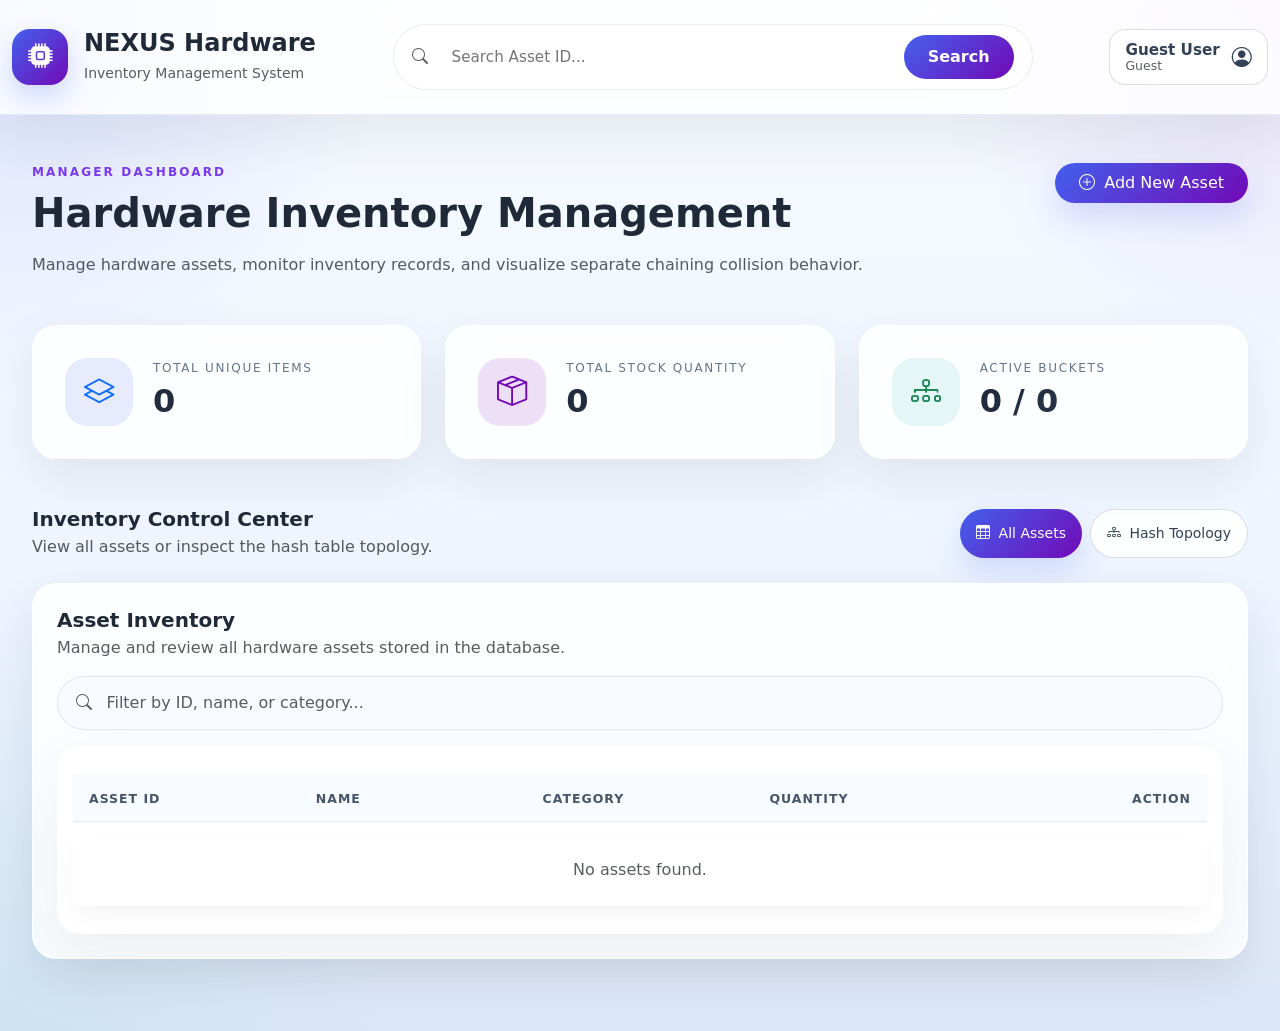
==== src/main/resources/templates/index.html @ a1001bec "Initial local commit" ====
<!DOCTYPE html>
<html lang="en">
<head>
    <meta charset="UTF-8">
    <meta name="viewport" content="width=device-width, initial-scale=1.0">
    <title>Manager Dashboard - HardwareNexus</title>

    <link href="https://cdn.jsdelivr.net/npm/bootstrap@5.3.3/dist/css/bootstrap.min.css" rel="stylesheet">
    <link href="https://cdn.jsdelivr.net/npm/bootstrap-icons@1.11.3/font/bootstrap-icons.css" rel="stylesheet">
    <link rel="stylesheet" href="../static/css/style.css" th:href="@{/css/style.css}">
</head>

<body>

<!-- NAVBAR -->
<nav class="navbar sticky-top main-navbar" id="mainNavbar">

    <div class="container-fluid d-flex flex-wrap justify-content-between align-items-center gap-3 py-3">

        <div class="d-flex align-items-center gap-3 flex-shrink-0">

            <div class="logo-icon">
                <i class="bi bi-cpu-fill"></i>
            </div>

            <div>

                <h1 class="h4 mb-1 fw-bold">
                    NEXUS Hardware
                </h1>

                <small class="text-muted">
                    Inventory Management System
                </small>

            </div>

        </div>

        <div class="navbar-search-wrapper d-flex justify-content-center flex-grow-1 order-3 order-md-2">
            <div class="collapse navbar-search-collapse show w-100" id="navbarSearchCollapse">
                <div class="search-container d-flex align-items-center">
                    <i class="bi bi-search text-muted"></i>
                    <input
                        id="navSearchId"
                        type="text"
                        placeholder="Search Asset ID..."
                        class="flex-grow-1"
                    >
                    <button
                        type="button"
                        onclick="searchHardwareModal()"
                    >
                        Search
                    </button>
                </div>
            </div>
        </div>

        <div class="d-flex align-items-center gap-2 order-2 order-md-3">
            <button class="btn btn-outline-secondary d-md-none" type="button" data-bs-toggle="collapse" data-bs-target="#navbarSearchCollapse" aria-expanded="false" aria-controls="navbarSearchCollapse">
                <i class="bi bi-search"></i>
            </button>

            <div class="dropdown">
                <button class="btn btn-outline-secondary btn-user dropdown-toggle" type="button" data-bs-toggle="dropdown" aria-expanded="false" aria-label="Open user menu">
                    <span class="user-toggle-text">
                        <span class="user-name" id="navbarUserName">User Name</span>
                        <small class="user-role text-muted" id="navbarUserRole">User Role</small>
                    </span>
                    <i class="bi bi-person-circle fs-5"></i>
                </button>
                <ul class="dropdown-menu dropdown-menu-end">
                    <li>
                        <div class="dropdown-user px-3 py-3 d-flex align-items-center gap-3 justify-content-between">
                            <div class="user-details text-start">
                                <div class="user-name fw-bold" id="navbarUserNameDetail">User Name</div>
                                <div class="user-role text-muted small" id="navbarUserRoleDetail">User Role</div>
                            </div>
                            <div class="user-avatar bg-primary text-white d-flex align-items-center justify-content-center">
                                <i class="bi bi-person-fill"></i>
                            </div>
                        </div>
                    </li>
                    <li><hr class="dropdown-divider"></li>
                    <li><a class="dropdown-item" href="#" data-bs-toggle="modal" data-bs-target="#profileModal"><i class="bi bi-pencil-square me-2"></i>Edit Profile</a></li>
                    <li><a class="dropdown-item" href="#" onclick="setInventoryView('requests')"><i class="bi bi-table me-2"></i>Asset Request Approval</a></li>
                    <li><hr class="dropdown-divider"></li>
                    <li><a class="dropdown-item text-danger" th:href="@{/login}" href="/login"><i class="bi bi-box-arrow-left me-2"></i>Logout</a></li>
                </ul>
            </div>
        </div>

    </div>

</nav>

<!-- MAIN -->
<main class="main-content my-5" id="mainContent">

    <div id="alertBox"></div>

    <!-- PAGE HEADER -->
    <section class="page-header mb-5">

        <div>

            <p class="eyebrow mb-2">
                Manager dashboard
            </p>

            <h2 class="fw-bold display-6 mb-3">
                Hardware Inventory Management
            </h2>

            <p class="text-muted mb-0">
                Manage hardware assets, monitor inventory records, and visualize separate chaining collision behavior.
            </p>

        </div>

        <div class="d-flex flex-wrap gap-2 mt-3 mt-md-0">

            <button
                class="btn btn-primary rounded-pill px-4 py-2"
                type="button"
                data-bs-toggle="modal"
                data-bs-target="#registerAssetModal"
            >

                <i class="bi bi-plus-circle me-1"></i>
                Add New Asset

            </button>

        </div>

    </section>

    <!-- STATS -->
    <section class="row g-4 mb-5">

        <div class="col-md-4">

            <div class="glass-card stat-box">

                <div class="icon bg-soft-blue text-primary">
                    <i class="bi bi-layers"></i>
                </div>

                <div>

                    <div class="stat-label">
                        Total Unique Items
                    </div>

                    <div id="totalItems" class="stat-value">
                        0
                    </div>

                </div>

            </div>

        </div>

        <div class="col-md-4">

            <div class="glass-card stat-box">

                <div class="icon bg-soft-purple text-purple">
                    <i class="bi bi-box-seam"></i>
                </div>

                <div>

                    <div class="stat-label">
                        Total Stock Quantity
                    </div>

                    <div id="totalQuantity" class="stat-value">
                        0
                    </div>

                </div>

            </div>

        </div>

        <div class="col-md-4">

            <div class="glass-card stat-box">

                <div class="icon bg-soft-green text-success">
                    <i class="bi bi-diagram-3"></i>
                </div>

                <div>

                    <div class="stat-label">
                        Active Buckets
                    </div>

                    <div id="activeBuckets" class="stat-value text-nowrap">
                        0 / 0
                    </div>

                </div>

            </div>

        </div>

    </section>

    <!-- INVENTORY SECTION -->
    <section class="row g-5">

        <div class="col-12">

            <div class="d-flex flex-wrap justify-content-between align-items-center mb-4 gap-3">

                <div>

                    <h5 class="fw-bold mb-1">
                        Inventory Control Center
                    </h5>

                    <p class="text-muted mb-0">
                        View all assets or inspect the hash table topology.
                    </p>

                </div>

                <div class="d-flex gap-2 flex-wrap">

                    <button
                        id="viewAssetsBtn"
                        class="btn btn-primary btn-sm rounded-pill px-3"
                        type="button"
                        onclick="setInventoryView('assets')"
                    >

                        <i class="bi bi-table me-1"></i>
                        All Assets

                    </button>

                    <button
                        id="viewTopologyBtn"
                        class="btn btn-outline-secondary btn-sm rounded-pill px-3"
                        type="button"
                        onclick="setInventoryView('topology')"
                    >

                        <i class="bi bi-diagram-3 me-1"></i>
                        Hash Topology

                    </button>

                </div>

            </div>

            <!-- ASSET TABLE -->
            <div id="assetTableSection" class="glass-card p-4 mb-4">

                <div class="d-flex flex-wrap justify-content-between align-items-center gap-3 mb-3">

                    <div>

                        <h5 class="fw-bold mb-1">
                            Asset Inventory
                        </h5>

                        <p class="text-muted mb-0">
                            Manage and review all hardware assets stored in the database.
                        </p>

                    </div>

                    <div class="asset-filter w-100 w-md-auto">

                        <i class="bi bi-search text-muted"></i>

                        <input
                            id="assetFilterInput"
                            type="text"
                            class="form-control"
                            placeholder="Filter by ID, name, or category..."
                        >

                    </div>

                </div>

                <div class="table-responsive">

                    <table class="table table-borderless mb-0 align-middle">

                        <thead>

                            <tr>

                                <th>Asset ID</th>
                                <th>Name</th>
                                <th>Category</th>
                                <th>Quantity</th>
                                <th class="text-end">Action</th>

                            </tr>

                        </thead>

                        <tbody id="assetTableBody">

                            <tr>

                                <td colspan="5" class="text-muted text-center py-4">
                                    Loading assets...
                                </td>

                            </tr>

                        </tbody>

                    </table>

                </div>

            </div>

            <!-- HASH TOPOLOGY -->
            <div id="hashTopologySection" class="d-none">

                <div class="d-flex justify-content-between align-items-center mb-4">

                    <div>

                        <h5 class="fw-bold mb-1">
                            Hash Table Topology
                        </h5>

                        <p class="text-muted mb-0">
                            Visual representation of bucket distribution and separate chaining collisions.
                        </p>

                    </div>

                    <button
                        class="btn btn-outline-secondary btn-sm rounded-pill px-3"
                        type="button"
                        onclick="loadBuckets()"
                    >

                        <i class="bi bi-arrow-repeat me-1"></i>
                        Refresh

                    </button>

                </div>

                <div id="buckets" class="row g-3"></div>

            </div>

                <!-- REQUEST REVIEW -->
                <div id="requestSection" class="glass-card p-4 mb-4 d-none">

                    <div class="d-flex justify-content-between align-items-center mb-4">

                        <div>

                            <h5 class="fw-bold mb-1">
                                Staff Asset Request Approval
                            </h5>

                            <p class="text-muted mb-0">
                                Review and approve hardware requests submitted by staff.
                            </p>

                        </div>

                        <button
                            class="btn btn-outline-secondary btn-sm rounded-pill px-3"
                            type="button"
                            onclick="loadRequestReview()"
                        >
                            <i class="bi bi-arrow-repeat me-1"></i>
                            Refresh
                        </button>

                    </div>

                    <div class="table-responsive">

                        <table class="table table-borderless mb-0 align-middle">

                            <thead>
                                <tr>
                                    <th>Asset</th>
                                    <th>Quantity</th>
                                    <th>Purpose</th>
                                    <th>Status</th>
                                    <th>Submitted</th>
                                    <th class="text-end">Action</th>
                                </tr>
                            </thead>

                            <tbody id="requestTableBody">
                                <tr>
                                    <td colspan="6" class="text-muted text-center py-4">
                                        No requests submitted yet.
                                    </td>
                                </tr>
                            </tbody>

                        </table>

                    </div>

                </div>

    </section>

</main>

<!-- APPROVAL MODAL -->
<div class="modal fade" id="requestApprovalModal" tabindex="-1">
    <div class="modal-dialog modal-dialog-centered">
        <div class="modal-content border-0 shadow-lg rounded-5">
            <div class="modal-header border-0">
                <div>
                    <h5 class="modal-title fw-bold">Approve Asset Request</h5>
                    <p class="text-muted mb-0">Confirm the request and choose whether to approve or decline it.</p>
                </div>
                <button type="button" class="btn-close" data-bs-dismiss="modal"></button>
            </div>
            <div class="modal-body">
                <input type="hidden" id="approvalRequestId">
                <div class="mb-3">
                    <label class="form-label">Asset</label>
                    <input type="text" id="approvalAssetName" class="form-control rounded-4" readonly>
                </div>
                <div class="mb-3">
                    <label class="form-label">Quantity</label>
                    <input type="text" id="approvalQuantity" class="form-control rounded-4" readonly>
                </div>
                <div class="mb-3">
                    <label class="form-label">Purpose</label>
                    <textarea id="approvalPurpose" class="form-control rounded-4" rows="3" readonly></textarea>
                </div>
                <div class="mb-3">
                    <label class="form-label">Requested At</label>
                    <input type="text" id="approvalSubmittedAt" class="form-control rounded-4" readonly>
                </div>
                <div class="d-flex gap-2">
                    <button type="button" class="btn btn-success w-100 rounded-pill" onclick="processRequestDecision('Approved')">Approve</button>
                    <button type="button" class="btn btn-danger w-100 rounded-pill" onclick="processRequestDecision('Declined')">Decline</button>
                </div>
            </div>
        </div>
    </div>
</div>

<!-- ADD ASSET MODAL -->
<div
    class="modal fade"
    id="registerAssetModal"
    tabindex="-1"
    aria-hidden="true"
>

    <div class="modal-dialog modal-dialog-centered modal-lg">

        <div class="modal-content border-0 shadow-lg rounded-5">

            <div class="modal-header border-0">

                <div>

                    <h5 class="modal-title fw-bold">
                        Register New Hardware Asset
                    </h5>

                    <p class="text-muted mb-0">
                        Add a new hardware record to the inventory database and hash table.
                    </p>

                </div>

                <button
                    type="button"
                    class="btn-close"
                    data-bs-dismiss="modal"
                ></button>

            </div>

            <div class="modal-body p-4 pt-0">

                <form
                    id="registerAssetForm"
                    onsubmit="event.preventDefault(); addHardware();"
                >

                    <div class="mb-3">

                        <label class="form-label">
                            Asset ID
                        </label>

                        <input
                            type="text"
                            class="form-control form-control-lg rounded-4"
                            id="assetId"
                            placeholder="Asset ID"
                        >

                    </div>

                    <div class="mb-3">

                        <label class="form-label">
                            Hardware Name
                        </label>

                        <input
                            type="text"
                            class="form-control form-control-lg rounded-4"
                            id="name"
                            placeholder="Hardware name"
                        >

                    </div>

                    <div class="mb-3">

                        <label class="form-label">
                            Category
                        </label>

                        <input
                            type="text"
                            class="form-control form-control-lg rounded-4"
                            id="category"
                            placeholder="Laptop"
                        >

                    </div>

                    <div class="mb-4">

                        <label class="form-label">
                            Quantity
                        </label>

                        <input
                            type="number"
                            class="form-control form-control-lg rounded-4"
                            id="quantity"
                            placeholder="10"
                            min="1"
                        >

                    </div>

                    <button
                        class="btn btn-dark w-100 py-3 rounded-pill fw-bold"
                        type="submit"
                    >

                        <i class="bi bi-plus-circle-fill me-2"></i>
                        Add to Inventory

                    </button>

                </form>

            </div>

        </div>

    </div>

</div>

<!-- PROFILE MODAL -->
<div class="modal fade" id="profileModal" tabindex="-1">
    <div class="modal-dialog modal-dialog-centered">
        <div class="modal-content border-0 shadow-lg rounded-5">
            <div class="modal-header border-0">
                <div>
                    <h5 class="modal-title fw-bold">Edit Profile</h5>
                    <p class="text-muted mb-0">Update your profile name and role.</p>
                </div>
                <button type="button" class="btn-close" data-bs-dismiss="modal"></button>
            </div>
            <div class="modal-body">
                <form id="profileForm">
                    <div class="mb-3">
                        <label class="form-label">Full Name</label>
                        <input type="text" id="profileName" class="form-control rounded-4" required>
                    </div>
                    <div class="mb-3">
                        <label class="form-label">Email</label>
                        <input type="email" id="profileEmail" class="form-control rounded-4" required readonly>
                    </div>
                    <div class="mb-3">
                        <label class="form-label">Role</label>
                        <select id="profileRole" class="form-select rounded-pill" required>
                            <option value="manager">Manager</option>
                            <option value="staff">Staff</option>
                        </select>
                    </div>
                    <button type="submit" class="btn btn-primary w-100 rounded-pill py-3 fw-bold">Save Changes</button>
                </form>
            </div>
        </div>
    </div>
</div>

<!-- SEARCH MODAL -->
<div class="modal fade" id="searchModal" tabindex="-1">

    <div class="modal-dialog modal-dialog-centered">

        <div class="modal-content border-0 shadow-lg rounded-5">

            <div
                class="modal-body p-5 text-center"
                id="modalSearchResult"
            ></div>

        </div>

    </div>

</div>

<script src="https://cdn.jsdelivr.net/npm/bootstrap@5.3.3/dist/js/bootstrap.bundle.min.js"></script>
<script src="../static/js/app.js" th:src="@{/js/app.js}"></script>

</body>
</html>
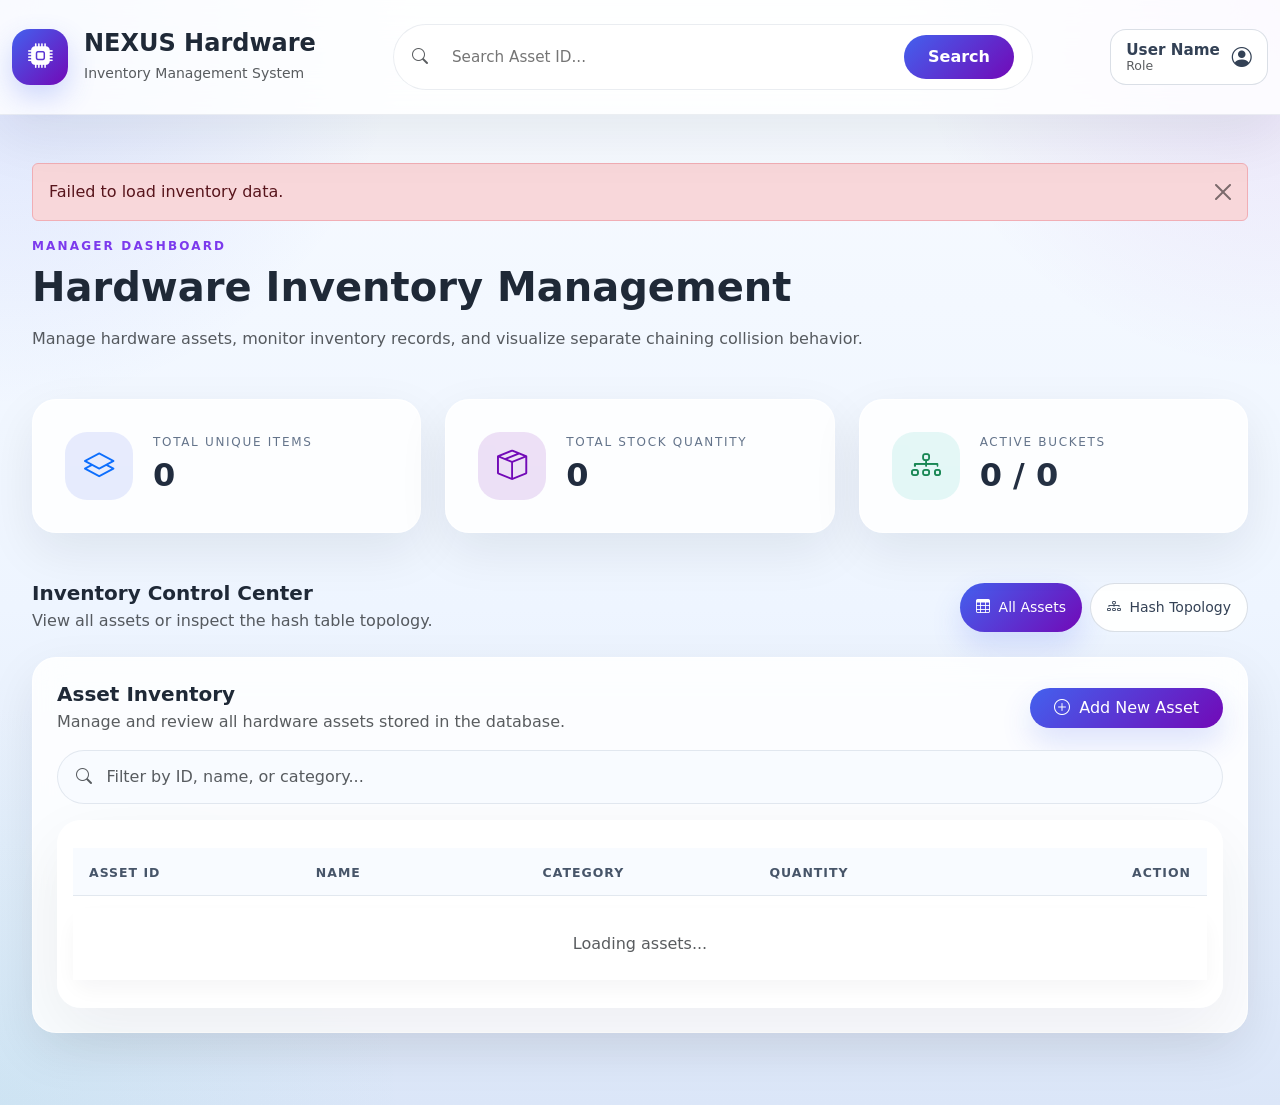
==== commit 3cd38393: "" ====
--- a/src/main/resources/templates/index.html
+++ b/src/main/resources/templates/index.html
@@ -65,8 +65,8 @@
             <div class="dropdown">
                 <button class="btn btn-outline-secondary btn-user dropdown-toggle" type="button" data-bs-toggle="dropdown" aria-expanded="false" aria-label="Open user menu">
                     <span class="user-toggle-text">
-                        <span class="user-name" id="navbarUserName">User Name</span>
-                        <small class="user-role text-muted" id="navbarUserRole">User Role</small>
+                        <span class="user-name" th:text="${staffName}">User Name</span>
+                        <small class="user-role text-muted" th:text="${staffRole}">Role</small>
                     </span>
                     <i class="bi bi-person-circle fs-5"></i>
                 </button>
@@ -74,8 +74,8 @@
                     <li>
                         <div class="dropdown-user px-3 py-3 d-flex align-items-center gap-3 justify-content-between">
                             <div class="user-details text-start">
-                                <div class="user-name fw-bold" id="navbarUserNameDetail">User Name</div>
-                                <div class="user-role text-muted small" id="navbarUserRoleDetail">User Role</div>
+                                <div class="user-name fw-bold" id="navbarUserNameDetail" th:text="${staffName}">User Name</div>
+                                <div class="user-role text-muted small" id="navbarUserRoleDetail" th:text="${staffRole}">User Role</div>
                             </div>
                             <div class="user-avatar bg-primary text-white d-flex align-items-center justify-content-center">
                                 <i class="bi bi-person-fill"></i>
@@ -83,7 +83,6 @@
                         </div>
                     </li>
                     <li><hr class="dropdown-divider"></li>
-                    <li><a class="dropdown-item" href="#" data-bs-toggle="modal" data-bs-target="#profileModal"><i class="bi bi-pencil-square me-2"></i>Edit Profile</a></li>
                     <li><a class="dropdown-item" href="#" onclick="setInventoryView('requests')"><i class="bi bi-table me-2"></i>Asset Request Approval</a></li>
                     <li><hr class="dropdown-divider"></li>
                     <li><a class="dropdown-item text-danger" th:href="@{/login}" href="/login"><i class="bi bi-box-arrow-left me-2"></i>Logout</a></li>
@@ -119,7 +118,153 @@
 
         </div>
 
-        <div class="d-flex flex-wrap gap-2 mt-3 mt-md-0">
+        
+
+    </section>
+
+    <!-- STATS -->
+    <section class="row g-4 mb-5">
+
+        <div class="col-md-4">
+
+            <div class="glass-card stat-box">
+
+                <div class="icon bg-soft-blue text-primary">
+                    <i class="bi bi-layers"></i>
+                </div>
+
+                <div>
+
+                    <div class="stat-label">
+                        Total Unique Items
+                    </div>
+
+                    <div id="totalItems" class="stat-value">
+                        0
+                    </div>
+
+                </div>
+
+            </div>
+
+        </div>
+
+        <div class="col-md-4">
+
+            <div class="glass-card stat-box">
+
+                <div class="icon bg-soft-purple text-purple">
+                    <i class="bi bi-box-seam"></i>
+                </div>
+
+                <div>
+
+                    <div class="stat-label">
+                        Total Stock Quantity
+                    </div>
+
+                    <div id="totalQuantity" class="stat-value">
+                        0
+                    </div>
+
+                </div>
+
+            </div>
+
+        </div>
+
+        <div class="col-md-4">
+
+            <div class="glass-card stat-box">
+
+                <div class="icon bg-soft-green text-success">
+                    <i class="bi bi-diagram-3"></i>
+                </div>
+
+                <div>
+
+                    <div class="stat-label">
+                        Active Buckets
+                    </div>
+
+                    <div id="activeBuckets" class="stat-value text-nowrap">
+                        0 / 0
+                    </div>
+
+                </div>
+
+            </div>
+
+        </div>
+
+    </section>
+
+    <!-- INVENTORY SECTION -->
+    <section class="row g-5">
+
+        <div class="col-12">
+
+            <div class="d-flex flex-wrap justify-content-between align-items-center mb-4 gap-3">
+
+                <div>
+
+                    <h5 class="fw-bold mb-1">
+                        Inventory Control Center
+                    </h5>
+
+                    <p class="text-muted mb-0">
+                        View all assets or inspect the hash table topology.
+                    </p>
+
+                </div>
+
+                <div class="d-flex gap-2 flex-wrap">
+
+                    <button
+                        id="viewAssetsBtn"
+                        class="btn btn-primary btn-sm rounded-pill px-3"
+                        type="button"
+                        onclick="setInventoryView('assets')"
+                    >
+
+                        <i class="bi bi-table me-1"></i>
+                        All Assets
+
+                    </button>
+
+                    <button
+                        id="viewTopologyBtn"
+                        class="btn btn-outline-secondary btn-sm rounded-pill px-3"
+                        type="button"
+                        onclick="setInventoryView('topology')"
+                    >
+
+                        <i class="bi bi-diagram-3 me-1"></i>
+                        Hash Topology
+
+                    </button>
+
+                </div>
+
+            </div>
+
+            <!-- ASSET TABLE -->
+            <div id="assetTableSection" class="glass-card p-4 mb-4">
+
+                <div class="d-flex flex-wrap justify-content-between align-items-center gap-3 mb-3">
+
+                    <div>
+
+                        <h5 class="fw-bold mb-1">
+                            Asset Inventory
+                        </h5>
+
+                        <p class="text-muted mb-0">
+                            Manage and review all hardware assets stored in the database.
+                        </p>
+
+                    </div>
+                    <div class="d-flex flex-wrap gap-2 mt-3 mt-md-0">
 
             <button
                 class="btn btn-primary rounded-pill px-4 py-2"
@@ -135,151 +280,6 @@
 
         </div>
 
-    </section>
-
-    <!-- STATS -->
-    <section class="row g-4 mb-5">
-
-        <div class="col-md-4">
-
-            <div class="glass-card stat-box">
-
-                <div class="icon bg-soft-blue text-primary">
-                    <i class="bi bi-layers"></i>
-                </div>
-
-                <div>
-
-                    <div class="stat-label">
-                        Total Unique Items
-                    </div>
-
-                    <div id="totalItems" class="stat-value">
-                        0
-                    </div>
-
-                </div>
-
-            </div>
-
-        </div>
-
-        <div class="col-md-4">
-
-            <div class="glass-card stat-box">
-
-                <div class="icon bg-soft-purple text-purple">
-                    <i class="bi bi-box-seam"></i>
-                </div>
-
-                <div>
-
-                    <div class="stat-label">
-                        Total Stock Quantity
-                    </div>
-
-                    <div id="totalQuantity" class="stat-value">
-                        0
-                    </div>
-
-                </div>
-
-            </div>
-
-        </div>
-
-        <div class="col-md-4">
-
-            <div class="glass-card stat-box">
-
-                <div class="icon bg-soft-green text-success">
-                    <i class="bi bi-diagram-3"></i>
-                </div>
-
-                <div>
-
-                    <div class="stat-label">
-                        Active Buckets
-                    </div>
-
-                    <div id="activeBuckets" class="stat-value text-nowrap">
-                        0 / 0
-                    </div>
-
-                </div>
-
-            </div>
-
-        </div>
-
-    </section>
-
-    <!-- INVENTORY SECTION -->
-    <section class="row g-5">
-
-        <div class="col-12">
-
-            <div class="d-flex flex-wrap justify-content-between align-items-center mb-4 gap-3">
-
-                <div>
-
-                    <h5 class="fw-bold mb-1">
-                        Inventory Control Center
-                    </h5>
-
-                    <p class="text-muted mb-0">
-                        View all assets or inspect the hash table topology.
-                    </p>
-
-                </div>
-
-                <div class="d-flex gap-2 flex-wrap">
-
-                    <button
-                        id="viewAssetsBtn"
-                        class="btn btn-primary btn-sm rounded-pill px-3"
-                        type="button"
-                        onclick="setInventoryView('assets')"
-                    >
-
-                        <i class="bi bi-table me-1"></i>
-                        All Assets
-
-                    </button>
-
-                    <button
-                        id="viewTopologyBtn"
-                        class="btn btn-outline-secondary btn-sm rounded-pill px-3"
-                        type="button"
-                        onclick="setInventoryView('topology')"
-                    >
-
-                        <i class="bi bi-diagram-3 me-1"></i>
-                        Hash Topology
-
-                    </button>
-
-                </div>
-
-            </div>
-
-            <!-- ASSET TABLE -->
-            <div id="assetTableSection" class="glass-card p-4 mb-4">
-
-                <div class="d-flex flex-wrap justify-content-between align-items-center gap-3 mb-3">
-
-                    <div>
-
-                        <h5 class="fw-bold mb-1">
-                            Asset Inventory
-                        </h5>
-
-                        <p class="text-muted mb-0">
-                            Manage and review all hardware assets stored in the database.
-                        </p>
-
-                    </div>
-
                     <div class="asset-filter w-100 w-md-auto">
 
                         <i class="bi bi-search text-muted"></i>
@@ -361,7 +361,7 @@
 
                 </div>
 
-                <div id="buckets" class="row g-3"></div>
+               <div id="buckets" class="hash-visual-container"></div>
 
             </div>
 
@@ -464,157 +464,90 @@
     </div>
 </div>
 
-<!-- ADD ASSET MODAL -->
-<div
-    class="modal fade"
-    id="registerAssetModal"
-    tabindex="-1"
-    aria-hidden="true"
->
-
-    <div class="modal-dialog modal-dialog-centered modal-lg">
-
-        <div class="modal-content border-0 shadow-lg rounded-5">
-
-            <div class="modal-header border-0">
-
-                <div>
-
-                    <h5 class="modal-title fw-bold">
-                        Register New Hardware Asset
-                    </h5>
-
-                    <p class="text-muted mb-0">
-                        Add a new hardware record to the inventory database and hash table.
-                    </p>
-
-                </div>
-
-                <button
-                    type="button"
-                    class="btn-close"
-                    data-bs-dismiss="modal"
-                ></button>
-
-            </div>
-
-            <div class="modal-body p-4 pt-0">
-
-                <form
-                    id="registerAssetForm"
-                    onsubmit="event.preventDefault(); addHardware();"
-                >
-
-                    <div class="mb-3">
-
-                        <label class="form-label">
-                            Asset ID
-                        </label>
-
-                        <input
-                            type="text"
-                            class="form-control form-control-lg rounded-4"
-                            id="assetId"
-                            placeholder="Asset ID"
-                        >
-
-                    </div>
-
-                    <div class="mb-3">
-
-                        <label class="form-label">
-                            Hardware Name
-                        </label>
-
-                        <input
-                            type="text"
-                            class="form-control form-control-lg rounded-4"
-                            id="name"
-                            placeholder="Hardware name"
-                        >
-
-                    </div>
-
-                    <div class="mb-3">
-
-                        <label class="form-label">
-                            Category
-                        </label>
-
-                        <input
-                            type="text"
-                            class="form-control form-control-lg rounded-4"
-                            id="category"
-                            placeholder="Laptop"
-                        >
-
-                    </div>
-
-                    <div class="mb-4">
-
-                        <label class="form-label">
-                            Quantity
-                        </label>
-
-                        <input
-                            type="number"
-                            class="form-control form-control-lg rounded-4"
-                            id="quantity"
-                            placeholder="10"
-                            min="1"
-                        >
-
-                    </div>
-
-                    <button
-                        class="btn btn-dark w-100 py-3 rounded-pill fw-bold"
-                        type="submit"
-                    >
-
-                        <i class="bi bi-plus-circle-fill me-2"></i>
-                        Add to Inventory
-
-                    </button>
-
-                </form>
-
-            </div>
-
-        </div>
-
-    </div>
-
-</div>
-
-<!-- PROFILE MODAL -->
-<div class="modal fade" id="profileModal" tabindex="-1">
+<div class="modal fade" id="registerAssetModal" tabindex="-1" aria-labelledby="registerAssetModalLabel" aria-hidden="true">
     <div class="modal-dialog modal-dialog-centered">
         <div class="modal-content border-0 shadow-lg rounded-5">
-            <div class="modal-header border-0">
-                <div>
-                    <h5 class="modal-title fw-bold">Edit Profile</h5>
-                    <p class="text-muted mb-0">Update your profile name and role.</p>
-                </div>
-                <button type="button" class="btn-close" data-bs-dismiss="modal"></button>
-            </div>
-            <div class="modal-body">
-                <form id="profileForm">
+            <div class="modal-header border-0 px-5 pt-5 pb-0">
+                <h5 class="modal-title fw-bold" id="registerAssetModalLabel">Register New Hardware</h5>
+                <button type="button" class="btn-close" data-bs-dismiss="modal" aria-label="Close"></button>
+            </div>
+            <div class="modal-body p-5 pt-4">
+                <form id="registerAssetForm" onsubmit="event.preventDefault(); addHardware();">
                     <div class="mb-3">
-                        <label class="form-label">Full Name</label>
-                        <input type="text" id="profileName" class="form-control rounded-4" required>
-                    </div>
+                        <label class="form-label fw-semibold">Hardware Name</label>
+                        <input type="text" class="form-control form-control-lg rounded-4" 
+                               id="name" placeholder="e.g., Logitech MX Master 3S" required>
+                    </div>
+
                     <div class="mb-3">
-                        <label class="form-label">Email</label>
-                        <input type="email" id="profileEmail" class="form-control rounded-4" required readonly>
-                    </div>
+                        <label class="form-label fw-semibold">Category</label>
+                        <select class="form-select class-control-lg rounded-4 style-dropdown" id="category" required>
+                            <option value="" disabled selected>Select a category...</option>
+                            <option value="Laptop">Laptop</option>
+                            <option value="Monitor">Monitor</option>
+                            <option value="Keyboard">Keyboard</option>
+                            <option value="Mouse">Mouse</option>
+                            <option value="Headset">Headset</option>
+                            <option value="Networking Equipment">Networking Equipment</option>
+                            <option value="Storage Devices">Storage Devices</option>
+                        </select>
+                    </div>
+
+                    <div class="mb-4">
+                        <label class="form-label fw-semibold">Quantity</label>
+                        <input type="number" class="form-control form-control-lg rounded-4" 
+                               id="quantity" placeholder="10" min="1" required>
+                    </div>
+
+                    <button class="btn btn-primary w-100 py-3 rounded-pill fw-bold shadow-sm" type="submit">
+                        <i class="bi bi-plus-circle me-2"></i> Register Asset
+                    </button>
+                </form>
+            </div>
+        </div>
+    </div>
+</div>
+
+<div class="modal fade" id="updateAssetModal" tabindex="-1" aria-labelledby="updateAssetModalLabel" aria-hidden="true">
+    <div class="modal-dialog modal-dialog-centered">
+        <div class="modal-content border-0 shadow-lg rounded-5">
+            <div class="modal-header border-0 px-5 pt-5 pb-0">
+                <h5 class="modal-title fw-bold" id="updateAssetModalLabel">Update Hardware Details</h5>
+                <button type="button" class="btn-close" data-bs-dismiss="modal" aria-label="Close"></button>
+            </div>
+            <div class="modal-body p-5 pt-4">
+                <form id="updateAssetForm" onsubmit="event.preventDefault(); updateHardware();">
+                    <input type="hidden" id="updateAssetId">
+
                     <div class="mb-3">
-                        <label class="form-label">Role</label>
-                        <select id="profileRole" class="form-select rounded-pill" required>
-                            <option value="manager">Manager</option>
-                            <option value="staff">Staff</option>
+                        <label class="form-label fw-semibold">Hardware Name</label>
+                        <input type="text" class="form-control form-control-lg rounded-4" 
+                               id="updateName" required>
+                    </div>
+
+                    <div class="mb-3">
+                        <label class="form-label fw-semibold">Category</label>
+                        <select class="form-select class-control-lg rounded-4 style-dropdown" id="updateCategory" required>
+                            <option value="" disabled>Select a category...</option>
+                            <option value="Laptop">Laptop</option>
+                            <option value="Monitor">Monitor</option>
+                            <option value="Keyboard">Keyboard</option>
+                            <option value="Mouse">Mouse</option>
+                            <option value="Headset">Headset</option>
+                            <option value="Networking Equipment">Networking Equipment</option>
+                            <option value="Storage Devices">Storage Devices</option>
                         </select>
                     </div>
-                    <button type="submit" class="btn btn-primary w-100 rounded-pill py-3 fw-bold">Save Changes</button>
+
+                    <div class="mb-4">
+                        <label class="form-label fw-semibold">Quantity</label>
+                        <input type="number" class="form-control form-control-lg rounded-4" 
+                               id="updateQuantity" min="0" required>
+                    </div>
+
+                    <button class="btn btn-primary w-100 py-3 rounded-pill fw-bold shadow-sm" type="submit">
+                        <i class="bi bi-pencil-square me-2"></i> Save Changes
+                    </button>
                 </form>
             </div>
         </div>
